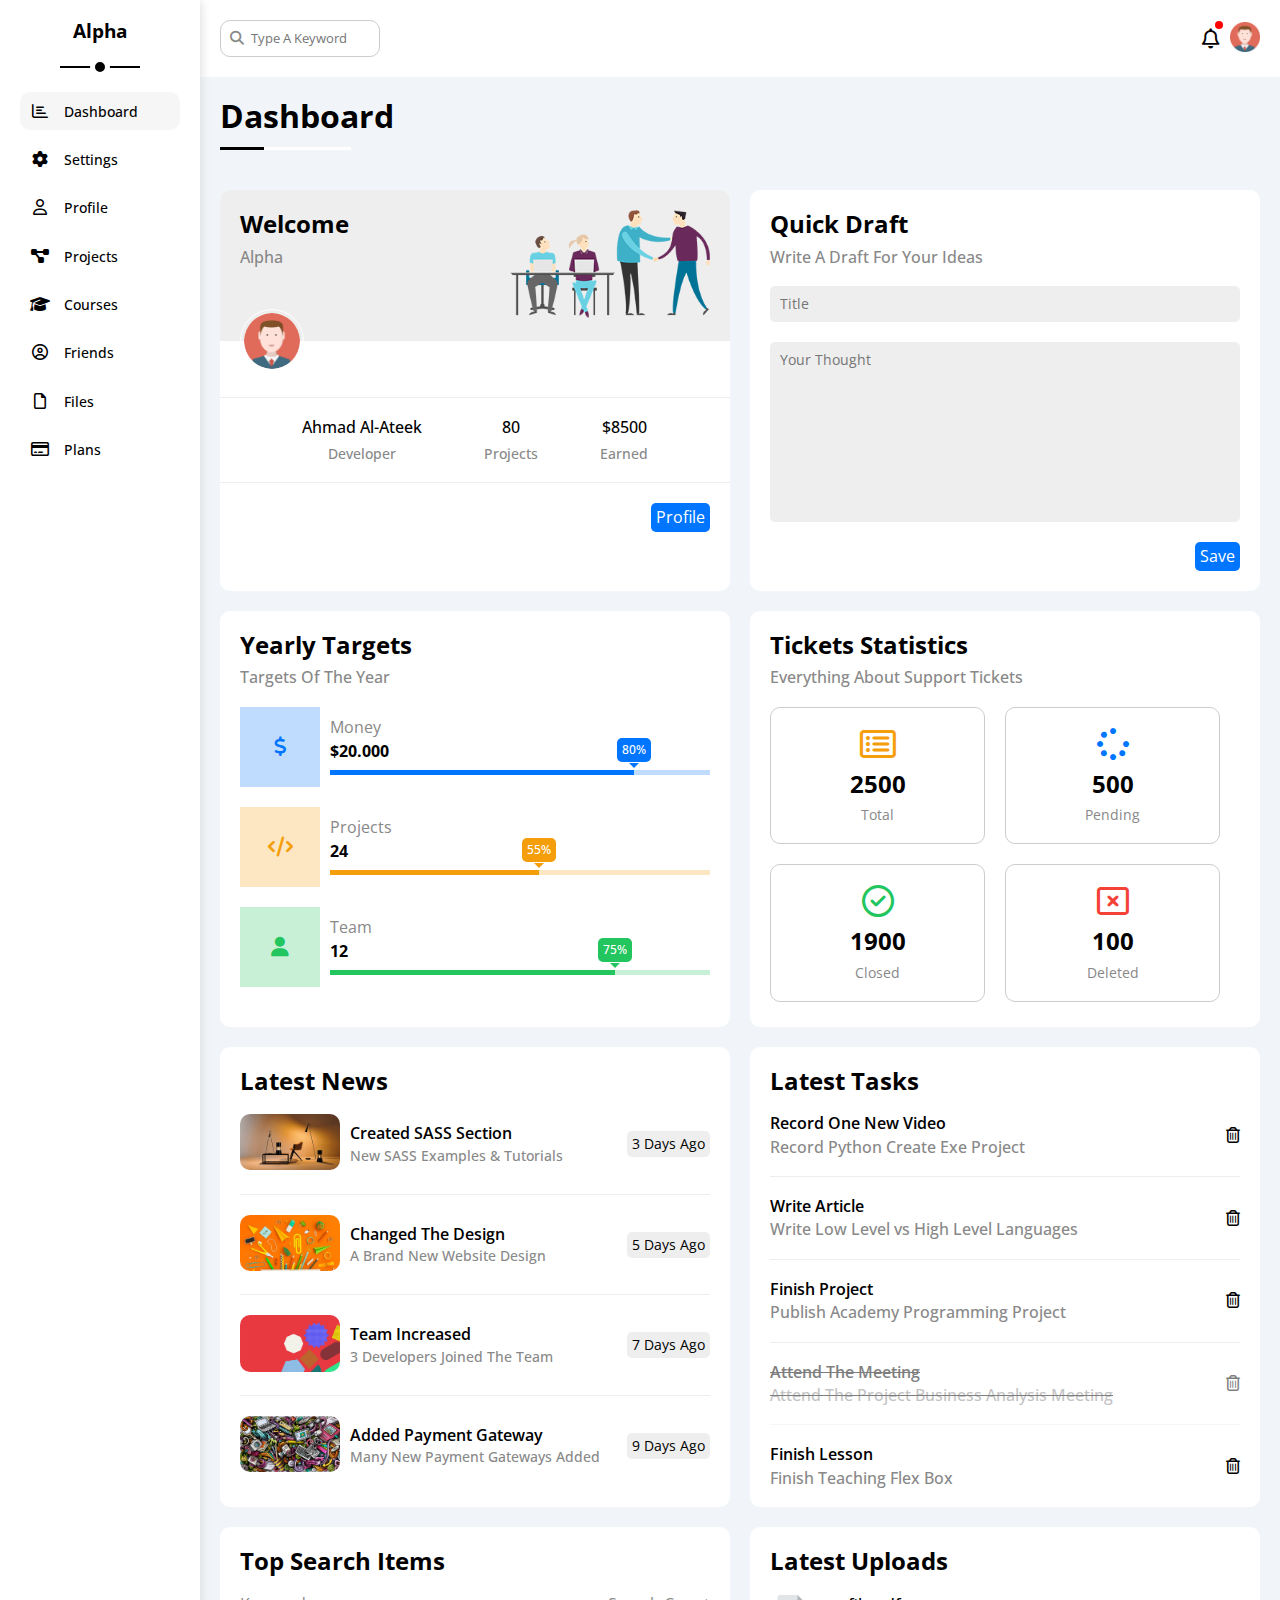
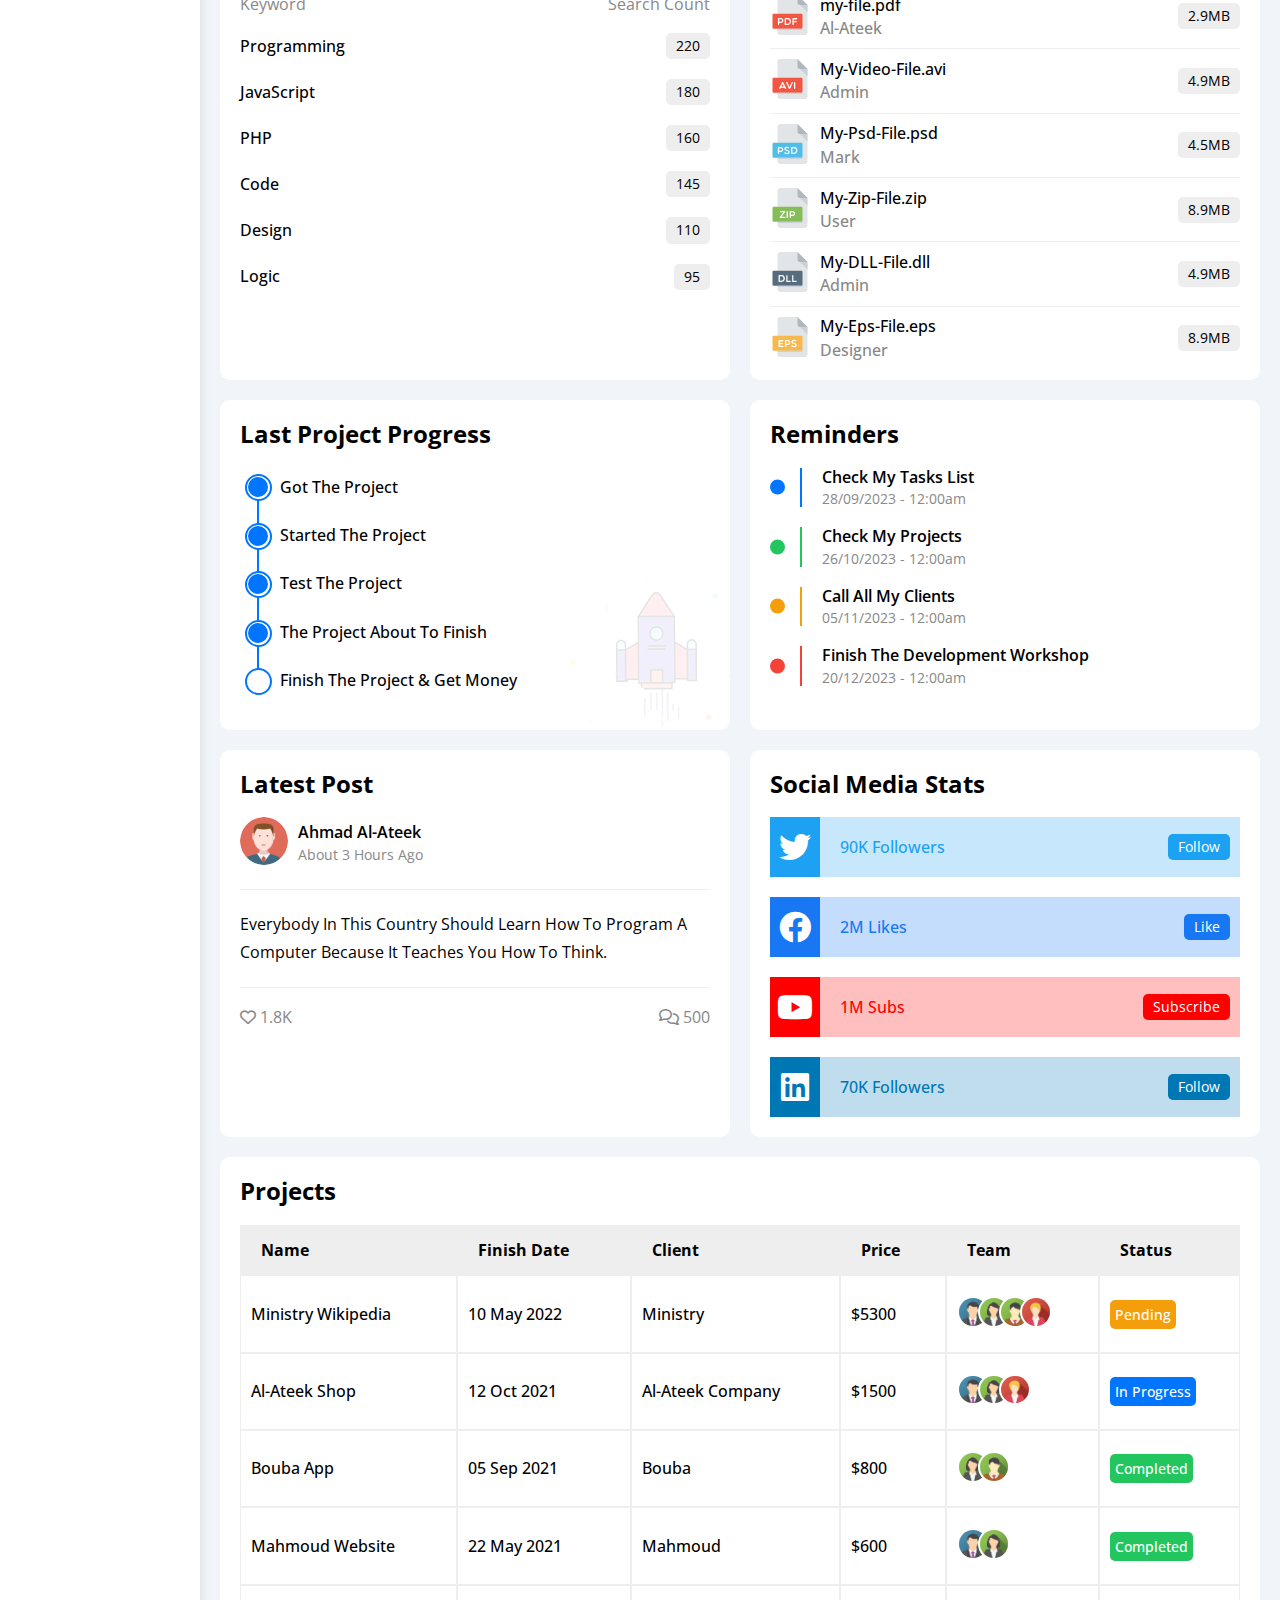
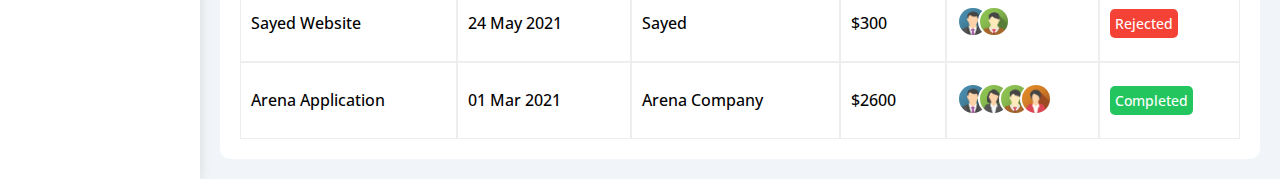
==== index.html @ 6c430075 "Upload Dashboard Page" ====
<!DOCTYPE html>
<html lang="en">

<head>
    <meta charset="UTF-8">
    <meta name="viewport" content="width=device-width, initial-scale=1.0">
    <!-- Font Awesome Library -->
    <link rel="stylesheet" href="css/all.min.css" />
    <!-- Normalize.CSS -->
    <link rel="stylesheet" href="css/normalize.css" />
    <!-- FrameWork -->
    <link rel="stylesheet" href="css/framework.css" />
    <!-- Style.CSS -->
    <link rel="stylesheet" href="css/style.css" />
    <!-- Google Fonts -->
    <link rel="preconnect" href="https://fonts.googleapis.com">
    <link rel="preconnect" href="https://fonts.gstatic.com" crossorigin>
    <link href="https://fonts.googleapis.com/css2?family=Open+Sans:wght@300;400;500;600;700;800&display=swap"
        rel="stylesheet">
    <title>Dashboard</title>
</head>

<body>
    <div class="page dashboard-page d-flex">
        <!-- Start Side Bar -->
        <div class="sidebar pd-20">
            <h3 class="t-center mb-50 p-relative">
                Alpha
            </h3>
            <div class="pages">
                <a class="active mb-10 rad-10 d-block pd-10" href="index.html">
                    <i class="fa-regular fa-chart-bar fa-fw"></i>
                    <span class="fs-14 fw-5 ml-10">Dashboard</span>
                </a>
                <a class="rad-10 mb-10 d-block pd-10" href="settings.html">
                    <i class="fa-solid fa-gear fa-fw"></i>
                    <span class="fs-14 fw-5 ml-10">Settings</span>
                </a>
                <a class="rad-10 mb-10 d-block pd-10" href="profile.html">
                    <i class="fa-regular fa-user fa-fw"></i>
                    <span class="fs-14 fw-5 ml-10">Profile</span>
                </a>
                <a class="rad-10 mb-10 d-block pd-10" href="projects.html">
                    <i class="fa-solid fa-diagram-project fa-fw"></i>
                    <span class="fs-14 fw-5 ml-10">Projects</span>
                </a>
                <a class="rad-10 mb-10 d-block pd-10" href="courses.html">
                    <i class="fa-solid fa-graduation-cap fa-fw"></i>
                    <span class="fs-14 fw-5 ml-10">Courses</span>
                </a>
                <a class="rad-10 mb-10 d-block pd-10" href="friends.html">
                    <i class="fa-regular fa-circle-user fa-fw"></i>
                    <span class="fs-14 fw-5 ml-10">Friends</span>
                </a>
                <a class="rad-10 mb-10 d-block pd-10" href="files.html">
                    <i class="fa-regular fa-file fa-fw"></i>
                    <span class="fs-14 fw-5 ml-10">Files</span>
                </a>
                <a class="rad-10 d-block pd-10" href="plans.html">
                    <i class="fa-regular fa-credit-card fa-fw"></i>
                    <span class="fs-14 fw-5 ml-10">Plans</span>
                </a>
            </div>
        </div>
        <!-- End Side Bar -->
        <!-- Start Content -->
        <div class="content">
            <!-- Start Header -->
            <div class="header d-flex justify-between align-center pd-20 bg-fff">
                <div class="search p-relative">
                    <input type="search" placeholder="Type A Keyword" class="pd-10 rad-10 reset-inp" />
                </div>
                <div class="notifications d-flex align-center">
                    <div class="notification-bell p-relative">
                        <i class="fa-regular fa-bell fa-lg"></i>
                    </div>
                    <div class="image ml-10">
                        <img src="imgs/avatar.png" alt="Photo" class="reset-img" />
                    </div>
                </div>
            </div>
            <!-- End Header -->
            <!-- The Content Of The DIV Content XD -->
            <h1 class="page-title">Dashboard</h1>
            <div class="wrapper d-grid d-gap-20 pd-20">
                <!-- Start Welcome -->
                <div class="welcome over-hide rad-10 bg-fff">
                    <div class="d-flex justify-between bg-eee pd-20">
                        <div class="text">
                            <h2 class="mb-10">Welcome</h2>
                            <p class="fc-888 fw-5">Alpha</p>
                        </div>
                        <div class="image">
                            <img src="imgs/welcome.png" alt="" class="reset-img" />
                        </div>
                    </div>
                    <div class="image">
                        <img src="imgs/avatar.png" alt="" class="reset-img mb-20" />
                    </div>
                    <div class="d-flex justify-evenly pd-20 bb-eee bt-eee">
                        <div class="box t-center">
                            <p class="fw-5 mb-10">Ahmad Al-Ateek</p>
                            <p class="fw-5 fc-888 fs-14">Developer</p>
                        </div>
                        <div class="box t-center">
                            <p class="fw-5 mb-10">80</p>
                            <p class="fw-5 fc-888 fs-14">Projects</p>
                        </div>
                        <div class="box t-center">
                            <p class="fw-5 mb-10">$8500</p>
                            <p class="fw-5 fc-888 fs-14">Earned</p>
                        </div>
                    </div>
                    <div class="pd-20 d-flex flex-reverse">
                        <button class="reset-button pd-5 rad-5 bg-blue fc-fff">Profile</button>
                    </div>
                </div>
                <!-- End Welcome -->
                <!-- Start Quick Draft -->
                <div class="quick-draft pd-20 over-hide rad-10 bg-fff">
                    <h2 class="mb-10">Quick Draft</h2>
                    <p class="fc-888 fw-5 mb-20">Write A Draft For Your Ideas</p>
                    <form>
                        <input type="text" placeholder="Title"
                            class="reset-inp mb-20 d-block rad-5 bg-eee pd-10 fs-14 w-full title-inp" />
                        <textarea type="text" placeholder="Your Thought"
                            class="reset-inp mb-20 d-block rad-5 bg-eee pd-10 fs-14 w-full thought-inp"></textarea>
                        <div>
                            <input type="submit" value="Save" class="button reset-button pd-5 rad-5 bg-blue fc-fff" />
                        </div>
                    </form>
                </div>
                <!-- End Quick Draft -->
                <!-- Start Yearly Targets -->
                <div class="yearly-targets over-hid pd-20 rad-10 bg-fff">
                    <h2 class="mb-10">Yearly Targets</h2>
                    <p class="fc-888 fw-5 mb-20">Targets Of The Year</p>
                    <div class="targets">
                        <div class="target money d-flex mb-20">
                            <div class="icon">
                                <i class="fa-solid fa-dollar-sign fa-lg fc-blue"></i>
                            </div>
                            <div class="info ml-10 d-flex flex-column justify-center grow">
                                <p class="mb-5 fc-888">Money</p>
                                <p class="fw-7 mb-10">$20.000</p>
                                <div class="progress-bar p-relative">
                                    <span class="fs-12 fc-fff bg-blue rad-5 pd-5 fw-5">80%</span>
                                </div>
                            </div>
                        </div>
                        <div class="target projects d-flex mb-20">
                            <div class="icon">
                                <i class="fa-solid fa-code fa-lg fc-orange"></i>
                            </div>
                            <div class="info ml-10 d-flex flex-column justify-center grow">
                                <p class="mb-5 fc-888">Projects</p>
                                <p class="fw-7 mb-10">24</p>
                                <div class="progress-bar p-relative">
                                    <span class="fs-12 fc-fff bg-orange rad-5 pd-5 fw-5">55%</span>
                                </div>
                            </div>
                        </div>
                        <div class="target team d-flex mb-20">
                            <div class="icon">
                                <i class="fa-solid fa-user fa-lg fc-green"></i>
                            </div>
                            <div class="info ml-10 d-flex flex-column justify-center grow">
                                <p class="mb-5 fc-888">Team</p>
                                <p class="fw-7 mb-10">12</p>
                                <div class="progress-bar p-relative">
                                    <span class="fs-12 fc-fff bg-green rad-5 pd-5 fw-5">75%</span>
                                </div>
                            </div>
                        </div>
                    </div>
                </div>
                <!-- End Yearly Targets -->
                <!-- Start Tickets Statistics -->
                <div class="tickets-stats over-hide pd-20 rad-10 bg-fff">
                    <h2 class="mb-10">Tickets Statistics</h2>
                    <p class="fw-5 mb-20 fc-888">Everything About Support Tickets</p>
                    <div class="d-flex">
                        <div class="box d-flex justify-center align-center flex-column pd-20 rad-10">
                            <i class="fa-regular fa-rectangle-list fa-2x fc-orange"></i>
                            <span class="fw-7 mb-10 mt-10 fs-24">2500</span>
                            <span class="fc-888 fs-14">Total</span>
                        </div>
                        <div class="box d-flex justify-center align-center flex-column pd-20 rad-10">
                            <i class="fa-solid fa-spinner fa-2x fc-blue"></i>
                            <span class="fw-7 mb-10 mt-10 fs-24">500</span>
                            <span class="fc-888 fs-14">Pending</span>
                        </div>
                        <div class="box d-flex justify-center align-center flex-column pd-20 rad-10">
                            <i class="fa-regular fa-circle-check fa-2x fc-green"></i>
                            <span class="fw-7 mb-10 mt-10 fs-24">1900</span>
                            <span class="fc-888 fs-14">Closed</span>
                        </div>
                        <div class="box d-flex justify-center align-center flex-column pd-20 rad-10">
                            <i class="fa-regular fa-rectangle-xmark fa-2x fc-red"></i>
                            <span class="fw-7 mb-10 mt-10 fs-24">100</span>
                            <span class="fc-888 fs-14">Deleted</span>
                        </div>
                    </div>
                </div>
                <!-- End Tickets Statistics -->
                <!-- Start Latest News -->
                <div class="latest-news over-hide rad-10 bg-fff pd-20">
                    <h2>Latest News</h2>
                    <ul class="mt-20">
                        <li class="d-flex pb-20 bb-eee d-gap-10 mb-20">
                            <div class="image">
                                <img src="imgs/news-01.png" alt="" class="reset-img" />
                            </div>
                            <div class="info d-flex justify-between align-center grow">
                                <div class="text">
                                    <p class="mb-5 fw-6">Created SASS Section</p>
                                    <p class="fw-5 fs-14 fc-888">New SASS Examples & Tutorials</p>
                                </div>
                                <span class="fs-14 pd-5 bg-eee rad-5">3 Days Ago</span>
                            </div>
                        </li>
                        <li class="d-flex pb-20 bb-eee d-gap-10 mb-20">
                            <div class="image">
                                <img src="imgs/news-02.png" alt="" class="reset-img" />
                            </div>
                            <div class="info d-flex justify-between align-center grow">
                                <div class="text">
                                    <p class="mb-5 fw-6">Changed The Design</p>
                                    <p class="fw-5 fs-14 fc-888">A Brand New Website Design</p>
                                </div>
                                <span class="fs-14 pd-5 bg-eee rad-5">5 Days Ago</span>
                            </div>
                        </li>
                        <li class="d-flex pb-20 bb-eee d-gap-10 mb-20">
                            <div class="image">
                                <img src="imgs/news-03.png" alt="" class="reset-img" />
                            </div>
                            <div class="info d-flex justify-between align-center grow">
                                <div class="text">
                                    <p class="mb-5 fw-6">Team Increased</p>
                                    <p class="fw-5 fs-14 fc-888">3 Developers Joined The Team</p>
                                </div>
                                <span class="fs-14 pd-5 bg-eee rad-5">7 Days Ago</span>
                            </div>
                        </li>
                        <li class="d-flex d-gap-10">
                            <div class="image">
                                <img src="imgs/news-04.png" alt="" class="reset-img" />
                            </div>
                            <div class="info d-flex justify-between align-center grow">
                                <div class="text">
                                    <p class="mb-5 fw-6">Added Payment Gateway</p>
                                    <p class="fw-5 fs-14 fc-888">Many New Payment Gateways Added</p>
                                </div>
                                <span class="fs-14 pd-5 bg-eee rad-5">9 Days Ago</span>
                            </div>
                        </li>
                    </ul>
                </div>
                <!-- End Latest News -->
                <!-- Start Latest Tasks -->
                <div class="latest-tasks over-hide pd-20 rad-10 bg-fff">
                    <h2 class="mb-20">Latest Tasks</h2>
                    <ul>
                        <li class="d-flex justify-between align-center pb-20 bb-eee mb-20">
                            <div class="text">
                                <p class="mb-5 fw-6">Record One New Video</p>
                                <p class="fc-888 fw-5">Record Python Create Exe Project</p>
                            </div>
                            <div class="bin">
                                <i class="fa-regular fa-trash-can delete"></i>
                            </div>
                        </li>
                        <li class="d-flex justify-between align-center pb-20 bb-eee mb-20">
                            <div class="text">
                                <p class="mb-5 fw-6">Write Article</p>
                                <p class="fc-888 fw-5">Write Low Level vs High Level Languages</p>
                            </div>
                            <div class="bin">
                                <i class="fa-regular fa-trash-can delete"></i>
                            </div>
                        </li>
                        <li class="d-flex justify-between align-center pb-20 bb-eee mb-20">
                            <div class="text">
                                <p class="mb-5 fw-6">Finish Project</p>
                                <p class="fc-888 fw-5">Publish Academy Programming Project</p>
                            </div>
                            <div class="bin">
                                <i class="fa-regular fa-trash-can delete"></i>
                            </div>
                        </li>
                        <li class="d-flex justify-between align-center pb-20 bb-eee mb-20">
                            <div class="text">
                                <p class="mb-5 fw-6">Attend The Meeting</p>
                                <p class="fc-888 fw-5">Attend The Project Business Analysis Meeting</p>
                            </div>
                            <div class="bin">
                                <i class="fa-regular fa-trash-can delete"></i>
                            </div>
                        </li>
                        <li class="d-flex justify-between align-center">
                            <div class="text">
                                <p class="mb-5 fw-6">Finish Lesson</p>
                                <p class="fc-888 fw-5">Finish Teaching Flex Box</p>
                            </div>
                            <div class="bin">
                                <i class="fa-regular fa-trash-can delete"></i>
                            </div>
                        </li>
                    </ul>
                </div>
                <!-- End Latest Tasks -->
                <!-- Start Top Searches -->
                <div class="top-search over-hide pd-20 rad-10 bg-fff">
                    <h2>Top Search Items</h2>
                    <ul class="mt-20">
                        <li class="d-flex justify-between align-center mb-20">
                            <p class="fc-888">Keyword</p>
                            <p class="fc-888">Search Count</p>
                        </li>
                        <li class="d-flex justify-between align-center mb-20">
                            <p class="fw-5">Programming</p>
                            <span class="fs-14 rad-5 bg-eee">220</span>
                        </li>
                        <li class="d-flex justify-between align-center mb-20">
                            <p class="fw-5">JavaScript</p>
                            <span class="fs-14 rad-5 bg-eee">180</span>
                        </li>
                        <li class="d-flex justify-between align-center mb-20">
                            <p class="fw-5">PHP</p>
                            <span class="fs-14 rad-5 bg-eee">160</span>
                        </li>
                        <li class="d-flex justify-between align-center mb-20">
                            <p class="fw-5">Code</p>
                            <span class="fs-14 rad-5 bg-eee">145</span>
                        </li>
                        <li class="d-flex justify-between align-center mb-20">
                            <p class="fw-5">Design</p>
                            <span class="fs-14 rad-5 bg-eee">110</span>
                        </li>
                        <li class="d-flex justify-between align-center">
                            <p class="fw-5">Logic</p>
                            <span class="fs-14 rad-5 bg-eee">95</span>
                        </li>
                    </ul>
                </div>
                <!-- End Top Searches -->
                <!-- Start Latest Uploads -->
                <div class="latest-uploads over-hide pd-20 rad-10 bg-fff">
                    <h2 class="mb-20">Latest Uploads</h2>
                    <ul>
                        <li class="d-flex pb-10 bb-eee mb-10 d-gap-10">
                            <div class="image">
                                <img src="imgs/pdf.svg" alt="" class="reset-img" />
                            </div>
                            <div class="info d-flex justify-between align-center grow">
                                <div class="text">
                                    <p class="fw-5 mb-5">my-file.pdf</p>
                                    <p class="fw-5 fc-888">Al-Ateek</p>
                                </div>
                                <span class="fs-14 bg-eee rad-5">2.9MB</span>
                            </div>
                        </li>
                        <li class="d-flex pb-10 bb-eee mb-10 d-gap-10">
                            <div class="image">
                                <img src="imgs/avi.svg" alt="" class="reset-img" />
                            </div>
                            <div class="info d-flex justify-between align-center grow">
                                <div class="text">
                                    <p class="fw-5 mb-5">My-Video-File.avi</p>
                                    <p class="fw-5 fc-888">Admin</p>
                                </div>
                                <span class="fs-14 bg-eee rad-5">4.9MB</span>
                            </div>
                        </li>
                        <li class="d-flex pb-10 bb-eee mb-10 d-gap-10">
                            <div class="image">
                                <img src="imgs/psd.svg" alt="" class="reset-img" />
                            </div>
                            <div class="info d-flex justify-between align-center grow">
                                <div class="text">
                                    <p class="fw-5 mb-5">My-Psd-File.psd</p>
                                    <p class="fw-5 fc-888">Mark</p>
                                </div>
                                <span class="fs-14 bg-eee rad-5">4.5MB</span>
                            </div>
                        </li>
                        <li class="d-flex pb-10 bb-eee mb-10 d-gap-10">
                            <div class="image">
                                <img src="imgs/zip.svg" alt="" class="reset-img" />
                            </div>
                            <div class="info d-flex justify-between align-center grow">
                                <div class="text">
                                    <p class="fw-5 mb-5">My-Zip-File.zip</p>
                                    <p class="fw-5 fc-888">User</p>
                                </div>
                                <span class="fs-14 bg-eee rad-5">8.9MB</span>
                            </div>
                        </li>
                        <li class="d-flex pb-10 bb-eee mb-10 d-gap-10">
                            <div class="image">
                                <img src="imgs/dll.svg" alt="" class="reset-img" />
                            </div>
                            <div class="info d-flex justify-between align-center grow">
                                <div class="text">
                                    <p class="fw-5 mb-5">My-DLL-File.dll</p>
                                    <p class="fw-5 fc-888">Admin</p>
                                </div>
                                <span class="fs-14 bg-eee rad-5">4.9MB</span>
                            </div>
                        </li>
                        <li class="d-flex d-gap-10">
                            <div class="image">
                                <img src="imgs/eps.svg" alt="" class="reset-img" />
                            </div>
                            <div class="info d-flex justify-between align-center grow">
                                <div class="text">
                                    <p class="fw-5 mb-5">My-Eps-File.eps</p>
                                    <p class="fw-5 fc-888">Designer</p>
                                </div>
                                <span class="fs-14 bg-eee rad-5">8.9MB</span>
                            </div>
                        </li>
                    </ul>
                </div>
                <!-- End Latest Uploads -->
                <!-- Start Last Project Progress -->
                <div class="last-project-progress pd-20 rad-10 over-hide bg-fff p-relative">
                    <img src="imgs/project.png" alt="" />
                    <h2 class="mb-30">Last Project Progress</h2>
                    <ul class="p-relative">
                        <li class="ml-40 fw-5 mb-30 p-relative">Got The Project</li>
                        <li class="ml-40 fw-5 mb-30 p-relative">Started The Project</li>
                        <li class="ml-40 fw-5 mb-30 p-relative">Test The Project</li>
                        <li class="ml-40 fw-5 mb-30 p-relative">The Project About To Finish</li>
                        <li class="ml-40 fw-5 mb-20 p-relative">Finish The Project & Get Money</li>
                    </ul>
                </div>
                <!-- End Last Project Progress -->
                <!-- Start Reminders -->
                <div class="reminders over-hide pd-20 rad-10 bg-fff">
                    <h2 class="mb-20">Reminders</h2>
                    <ul>
                        <li class="pl-30 p-relative mb-20">
                            <div class="text pl-20 bl bc-blue">
                                <p class="fw-6 mb-5">Check My Tasks List</p>
                                <p class="fs-14 fc-888">28/09/2023 - 12:00am</p>
                            </div>
                            <span class="point rad-half bg-blue"></span>
                        </li>
                        <li class="pl-30 p-relative mb-20">
                            <div class="text pl-20 bl bc-green">
                                <p class="fw-6 mb-5">Check My Projects</p>
                                <p class="fs-14 fc-888">26/10/2023 - 12:00am</p>
                            </div>
                            <span class="point rad-half bg-green"></span>
                        </li>
                        <li class="pl-30 p-relative mb-20">
                            <div class="text pl-20 bl bc-orange">
                                <p class="fw-6 mb-5">Call All My Clients</p>
                                <p class="fs-14 fc-888">05/11/2023 - 12:00am</p>
                            </div>
                            <span class="point rad-half bg-orange"></span>
                        </li>
                        <li class="pl-30 p-relative">
                            <div class="text pl-20 bl bc-red">
                                <p class="fw-6 mb-5">Finish The Development Workshop</p>
                                <p class="fs-14 fc-888">20/12/2023 - 12:00am</p>
                            </div>
                            <span class="point rad-half bg-red"></span>
                        </li>
                    </ul>
                </div>
                <!-- End Reminders -->
                <!-- Start Latest Post -->
                <div class="latest-post bg-fff over-hide pd-20 rad-10">
                    <h2 class="mb-20">Latest Post</h2>
                    <div class="user d-flex align-center d-gap-10 mb-20">
                        <div class="image">
                            <img src="imgs/avatar.png" alt="" class="reset-img rad-half" />
                        </div>
                        <div class="text">
                            <p class="fw-6 mb-5">Ahmad Al-Ateek</p>
                            <p class="fc-888 fs-14">About 3 Hours Ago</p>
                        </div>
                    </div>
                    <div class="post pt-20 pb-20 bb-eee bt-eee mb-20">
                        <p>Everybody In This Country Should Learn How To Program A Computer Because It Teaches You How
                            To Think.</p>
                    </div>
                    <div class="d-flex justify-between align-center">
                        <span class="fc-888">
                            <i class="fa-regular fa-heart"></i>
                            1.8K
                        </span>
                        <span class="fc-888">
                            <i class="fa-regular fa-comments"></i>
                            500
                        </span>
                    </div>
                </div>
                <!-- End Latest Post -->
                <!-- Start Latest Social Media Stats -->
                <div class="social-stats over-hide rad-10 bg-fff pd-20">
                    <h2 class="mb-20">Social Media Stats</h2>
                    <ul>
                        <li class="twitter d-flex mb-20">
                            <div class="icon">
                                <i class="fa-brands fa-twitter fa-2x fc-fff"></i>
                            </div>
                            <div class="text grow d-flex justify-between align-center">
                                <p class="fw-5">90K Followers</p>
                                <span class="button fc-fff fs-14 rad-5">
                                    Follow
                                </span>
                            </div>
                        </li>
                        <li class="facebook d-flex mb-20">
                            <div class="icon">
                                <i class="fa-brands fa-facebook fa-2x fc-fff"></i>
                            </div>
                            <div class="text grow d-flex justify-between align-center">
                                <p class="fw-5">2M Likes</p>
                                <span class="button fc-fff fs-14 rad-5">
                                    Like
                                </span>
                            </div>
                        </li>
                        <li class="youtube d-flex mb-20">
                            <div class="icon">
                                <i class="fa-brands fa-youtube fa-2x fc-fff"></i>
                            </div>
                            <div class="text grow d-flex justify-between align-center">
                                <p class="fw-5">1M Subs</p>
                                <span class="button fc-fff fs-14 rad-5">
                                    Subscribe
                                </span>
                            </div>
                        </li>
                        <li class="linkedin d-flex">
                            <div class="icon">
                                <i class="fa-brands fa-linkedin fa-2x fc-fff"></i>
                            </div>
                            <div class="text grow d-flex justify-between align-center">
                                <p class="fw-5">70K Followers</p>
                                <span class="button fc-fff fs-14 rad-5">
                                    Follow
                                </span>
                            </div>
                        </li>
                    </ul>
                </div>
                <!-- End Latest Social Media Stats -->
            </div>
            <!-- Start Projects -->
            <div class="projects bg-fff over-hide rad-10 pd-20">
                <h2 class="mb-20">Projects</h2>
                <div class="container">
                    <table>
                        <thead>
                            <tr>
                                <td class="fw-7 bg-eee">Name</td>
                                <td class="fw-7 bg-eee">Finish Date</td>
                                <td class="fw-7 bg-eee">Client</td>
                                <td class="fw-7 bg-eee">Price</td>
                                <td class="fw-7 bg-eee">Team</td>
                                <td class="fw-7 bg-eee">Status</td>
                            </tr>
                        </thead>
                        <tbody>
                            <tr>
                                <td>Ministry Wikipedia</td>
                                <td>10 May 2022</td>
                                <td>Ministry</td>
                                <td>$5300</td>
                                <td>
                                    <img src="imgs/team-01.png" alt="" class="reset-img rad-half">
                                    <img src="imgs/team-02.png" alt="" class="reset-img rad-half">
                                    <img src="imgs/team-03.png" alt="" class="reset-img rad-half">
                                    <img src="imgs/team-05.png" alt="" class="reset-img rad-half">
                                </td>
                                <td>
                                    <span class="rad-5 pd-5 fc-fff bg-orange fs-14">Pending</span>
                                </td>
                            </tr>
                            <tr>
                                <td>Al-Ateek Shop</td>
                                <td>12 Oct 2021</td>
                                <td>Al-Ateek Company</td>
                                <td>$1500</td>
                                <td>
                                    <img src="imgs/team-01.png" alt="" class="reset-img rad-half">
                                    <img src="imgs/team-02.png" alt="" class="reset-img rad-half">
                                    <img src="imgs/team-05.png" alt="" class="reset-img rad-half">
                                </td>
                                <td>
                                    <span class="rad-5 pd-5 fc-fff bg-blue fs-14">In Progress</span>
                                </td>
                            </tr>
                            <tr>
                                <td>Bouba App</td>
                                <td>05 Sep 2021</td>
                                <td>Bouba</td>
                                <td>$800</td>
                                <td>
                                    <img src="imgs/team-02.png" alt="" class="reset-img rad-half">
                                    <img src="imgs/team-03.png" alt="" class="reset-img rad-half">
                                </td>
                                <td>
                                    <span class="rad-5 pd-5 fc-fff bg-green fs-14">Completed</span>
                                </td>
                            </tr>
                            <tr>
                                <td>Mahmoud Website</td>
                                <td>22 May 2021</td>
                                <td>Mahmoud</td>
                                <td>$600</td>
                                <td>
                                    <img src="imgs/team-01.png" alt="" class="reset-img rad-half">
                                    <img src="imgs/team-02.png" alt="" class="reset-img rad-half">
                                </td>
                                <td>
                                    <span class="rad-5 pd-5 fc-fff bg-green fs-14">Completed</span>
                                </td>
                            </tr>
                            <tr>
                                <td>Sayed Website</td>
                                <td>24 May 2021</td>
                                <td>Sayed</td>
                                <td>$300</td>
                                <td>
                                    <img src="imgs/team-01.png" alt="" class="reset-img rad-half">
                                    <img src="imgs/team-03.png" alt="" class="reset-img rad-half">
                                </td>
                                <td>
                                    <span class="rad-5 pd-5 fc-fff bg-red fs-14">Rejected</span>
                                </td>
                            </tr>
                            <tr>
                                <td>Arena Application</td>
                                <td>01 Mar 2021</td>
                                <td>Arena Company</td>
                                <td>$2600</td>
                                <td>
                                    <img src="imgs/team-01.png" alt="" class="reset-img rad-half">
                                    <img src="imgs/team-02.png" alt="" class="reset-img rad-half">
                                    <img src="imgs/team-03.png" alt="" class="reset-img rad-half">
                                    <img src="imgs/team-04.png" alt="" class="reset-img rad-half">
                                </td>
                                <td>
                                    <span class="rad-5 pd-5 fc-fff bg-green fs-14">Completed</span>
                                </td>
                            </tr>
                        </tbody>
                    </table>
                </div>
            </div>
            <!-- End Projects -->
            <!-- ********************************* -->
        </div>
        <!-- End Content -->
    </div>
</body>

</html>
---- css/framework.css ----
:root {
    --blue-color: #0075ff;
    --blue-alt-color: #0d69d5;
    --orange-color: #f59e0b;
    --green-color: #22c55e;
    --red-color: #f44336;
    --grey-color: #888;
}

.over-hide {
    overflow: hidden;
}

.w-full {
    width: 100%;
}

.d-block {
    display: block;
}

/* Start Grid Box */
.d-grid {
    display: grid;
    grid-template-columns: repeat(auto-fill, minmax(450px, 1fr));
}

.d-gap-20 {
    gap: 20px;
}

.d-gap-10 {
    gap: 10px;
}

/* End Grid Box */

/* Start Flex Box */
.d-flex {
    display: flex;
}

.flex-reverse {
    flex-direction: row-reverse;
}

.justify-between {
    justify-content: space-between;
}

.justify-evenly {
    justify-content: space-evenly;
}

.justify-center {
    justify-content: center;
}

.align-center {
    align-items: center;
}

.flex-column {
    flex-direction: column;
}

.grow {
    flex-grow: 1;
}

/* End Flex Box */

.p-relative {
    position: relative;
}

.pl-30 {
    padding-left: 30px;
}

.pl-20 {
    padding-left: 20px;
}

.pd-20 {
    padding: 20px;
}

.pd-10 {
    padding: 10px;
}

.pd-5 {
    padding: 5px;
}

.pb-20 {
    padding-bottom: 20px;
}

.pt-20 {
    padding-top: 20px;
}

.pb-10 {
    padding-bottom: 10px;
}

.mb-50 {
    margin-bottom: 50px;
}

.mb-30 {
    margin-bottom: 30px;
}

.mb-20 {
    margin-bottom: 20px;
}

.mb-10 {
    margin-bottom: 10px;
}

.mb-5 {
    margin-bottom: 5px;
}

.mt-20 {
    margin-top: 20px;
}

.mt-10 {
    margin-top: 10px;
}

.ml-40 {
    margin-left: 40px;
}

.ml-10 {
    margin-left: 10px;
}

/* Start Font Styling */
.fs-14 {
    font-size: 14px;
}

.fs-12 {
    font-size: 12px;
}

.fs-24 {
    font-size: 24px;
}

.fw-5 {
    font-weight: 500;
}

.fw-6 {
    font-weight: 600;
}

.fw-7 {
    font-weight: 700;
}

.fw-8 {
    font-weight: 800;
}

.fc-888 {
    color: #888;
}

.fc-fff {
    color: #fff;
}

.fc-blue {
    color: var(--blue-color, #0075ff);
}

.fc-red {
    color: var(--red-color, #f44336);
}

.fc-orange {
    color: var(--orange-color, #f59e0b);
}

.fc-green {
    color: var(--green-color, #22c55e);
}

/* End Font Styling */
/* Start Background Colors */
.bg-fff {
    background-color: #fff;
}

.bg-eee {
    background-color: #eee;
}

.bg-blue {
    background-color: var(--blue-color, #0075ff);
}

.bg-orange {
    background-color: var(--orange-color, #f59e0b);
}

.bg-green {
    background-color: var(--green-color, #22c55e);
}

.bg-red {
    background-color: var(--red-color, #f44336);
}

/* End Background Colors */
/* Start Borders Styling */
.rad-half {
    border-radius: 50%;
    -webkit-border-radius: 50%;
    -moz-border-radius: 50%;
    -ms-border-radius: 50%;
    -o-border-radius: 50%;
}

.rad-10 {
    border-radius: 10px;
    -webkit-border-radius: 10px;
    -moz-border-radius: 10px;
    -ms-border-radius: 10px;
    -o-border-radius: 10px;
}

.rad-5 {
    border-radius: 5px;
    -webkit-border-radius: 5px;
    -moz-border-radius: 5px;
    -ms-border-radius: 5px;
    -o-border-radius: 5px;
}

.bb-eee {
    border-bottom: 1px solid #eee;
}

.bt-eee {
    border-top: 1px solid #eee
}

.bl {
    border-left: 2px solid transparent;
}

.bc-blue {
    border-color: var(--blue-color, #0075ff);
}

.bc-orange {
    border-color: var(--orange-color, #f59e0b);
}

.bc-green {
    border-color: var(--green-color, #22c55e);
}

.bc-red {
    border-color: var(--red-color, #f44336);
}

/* End Borders Styling */

.t-center {
    text-align: center;
}

.active {
    background-color: #f6f6f6;
}

/* Start Reset Settings */
.reset-inp {
    border: none;
    outline: none;
}

.reset-img {
    width: 100%;
}

/* End Reset Settings */

.reset-button {
    border: none;
    outline: none;
    cursor: pointer;
}
---- css/style.css ----
/* Start Variables */
:root {
  --grey-color: #888;
  --main-transition: 0.3s;
  --fa-style-family-classic: "Font Awesome 6 Free";
  --section-background: #f1f5f9;
  --blue-color: #0075ff;
  --orange-color: #f59e0b;
  --green-color: #22c55e;
  --red-color: #f44336;
  --grey-color: #888;
}

/* End Variables */
/* Start Components */
.page-title {
  margin-left: 20px;
  padding-bottom: 15px;
  margin-bottom: 20px;
  width: fit-content;
  position: relative;
}

.page-title::before {
  content: "";
  position: absolute;
  bottom: 0px;
  left: 0px;
  width: 75%;
  height: 3px;
  background-color: #fff;
}

.page-title::after {
  content: "";
  position: absolute;
  bottom: 0px;
  left: 0px;
  width: 25%;
  height: 3px;
  background-color: #000;
}

::-webkit-scrollbar {
  width: 15px;
}

::-webkit-scrollbar-track {
  background: #f1f5f9;
}

::-webkit-scrollbar-thumb {
  background: #0075ff;
}

::-webkit-scrollbar-thumb:hover {
  background: #0d69d5;
}

/* End Components */
/* Start Global Rules */
* {
  -webkit-box-sizing: border-box;
  -moz-box-sizing: border-box;
  box-sizing: border-box;
  padding: 0px;
  margin: 0px;
}

html {
  scroll-behavior: smooth;
}

body {
  font-family: "Open Sans", sans-serif;
}

ul {
  list-style: none;
}

a {
  text-decoration: none;
  color: #000;
}

.page {
  min-height: 100vh;
  background-color: #f1f5f9;
}

.page .content {
  flex-grow: 1;
}

@media(max-width: 767px) {
  .dashboard-page .wrapper {
    grid-template-columns: minmax(200px, 1fr);
  }
}

/* End Global Rules */
/* Start SideBar */
.sidebar {
  width: 200px;
  box-shadow: 1px 1px 10px #ddd;
  background-color: #fff;
  z-index: 9999;
}

.sidebar .pages a {
  cursor: pointer;
  transition: var(--main-transition, 0.3s);
  -webkit-transition: var(--main-transition, 0.3s);
  -moz-transition: var(--main-transition, 0.3s);
  -ms-transition: var(--main-transition, 0.3s);
  -o-transition: var(--main-transition, 0.3s);
}

.sidebar .pages a:hover {
  background-color: #f6f6f6;
}

.sidebar h3::before {
  content: "";
  position: absolute;
  width: 50%;
  height: 2px;
  background-color: #000;
  bottom: -26.5px;
  left: 50%;
  transform: translateX(-50%);
  -webkit-transform: translateX(-50%);
  -moz-transform: translateX(-50%);
  -ms-transform: translateX(-50%);
  -o-transform: translateX(-50%);
}

.sidebar h3::after {
  content: "";
  position: absolute;
  bottom: -35px;
  left: 50%;
  width: 10px;
  height: 10px;
  background-color: #000;
  border: 5px solid #fff;
  border-radius: 50%;
  -webkit-border-radius: 50%;
  -moz-border-radius: 50%;
  -ms-border-radius: 50%;
  -o-border-radius: 50%;
  transform: translateX(-50%);
  -webkit-transform: translateX(-50%);
  -moz-transform: translateX(-50%);
  -ms-transform: translateX(-50%);
  -o-transform: translateX(-50%);
}

@media (max-width: 767px) {
  .sidebar {
    width: 58px;
    padding: 10px;
  }

  .sidebar h3 {
    font-size: 12px;
    margin-bottom: 15px;
  }

  .sidebar h3::before,
  .sidebar h3::after {
    display: none;
  }

  .sidebar .pages a {
    font-size: 14px;
  }

  .sidebar .pages a span {
    display: none;
  }
}

/* End SideBar */
/* Start Header */
.header .search::before {
  font-family: var(--fa-style-family-classic);
  content: "\f002";
  font-weight: 900;
  position: absolute;
  left: 10px;
  top: 50%;
  transform: translateY(-50%);
  font-size: 14px;
  color: var(--grey-color);
}

.header .search input {
  padding-left: 30px;
  font-size: 13px;
  border: 1px solid #ccc;
  width: 160px;
  transition: var(--main-transition, 0.3s);
  -webkit-transition: var(--main-transition, 0.3s);
  -moz-transition: var(--main-transition, 0.3s);
  -ms-transition: var(--main-transition, 0.3s);
  -o-transition: var(--main-transition, 0.3s);
}

.header .search input:focus {
  width: 200px;
}

.header .search input:focus::placeholder {
  color: #fff;
}

.header .notifications .image {
  width: 30px;
}

.header .notifications .notification-bell::before {
  content: "";
  position: absolute;
  top: -8px;
  right: -3px;
  width: 8px;
  height: 8px;
  background-color: #f00;
  border-radius: 50%;
  -webkit-border-radius: 50%;
  -moz-border-radius: 50%;
  -ms-border-radius: 50%;
  -o-border-radius: 50%;
}

/* End Header */
/* Start Welcome */
.welcome>div:first-child .image {
  width: 200px;
}

.welcome>.image img {
  width: 64px;
  height: 64px;
  margin-left: 20px;
  margin-top: -32px;
  padding: 3px;
  background-color: transparent;
  border: 1px solid #fff;
  border-radius: 50%;
  -webkit-border-radius: 50%;
  -moz-border-radius: 50%;
  -ms-border-radius: 50%;
  -o-border-radius: 50%;
}

@media (max-width: 767px) {
  .welcome>div:first-child {
    padding-bottom: 40px;
  }

  .welcome>div:first-child .image {
    display: none;
  }

  .welcome>.image {
    display: flex;
    justify-content: center;
  }

  .welcome>.image+div {
    flex-direction: column;
    gap: 20px;
  }
}

/* End Welcome */
/* Start Quick Draft */
.quick-draft textarea {
  min-height: 180px;
  resize: none;
}

.quick-draft form div {
  display: flex;
  justify-content: flex-end;
}

/* End Quick Draft */
/* Start Yearly Targets */
.yearly-targets .target .icon {
  width: 80px;
  height: 80px;
  display: flex;
  justify-content: center;
  align-items: center;
}

.yearly-targets .targets .money .icon {
  background-color: rgba(0, 117, 255, 25%);
}

.yearly-targets .targets .projects .icon {
  background-color: rgba(245, 158, 11, 25%);
}

.yearly-targets .targets .team .icon {
  background-color: rgba(34, 197, 94, 25%);
}

.yearly-targets .targets>.target .progress-bar {
  height: 5px;
}

.yearly-targets .targets>.target .progress-bar::before {
  content: "";
  position: absolute;
  left: 0px;
  top: 0px;
  height: 100%;
}

.yearly-targets .targets>.target .progress-bar::after {
  content: "";
  position: absolute;
  top: -7px;
  width: 0px;
  height: 0px;
  border-width: 5px;
  border-style: solid;
  border-color: #000 transparent transparent;
}

.yearly-targets .targets>.target .progress-bar span {
  position: absolute;
  bottom: calc(100% + 8px);
  color: #fff;
  transform: translateX(-50%);
  -webkit-transform: translateX(-50%);
  -moz-transform: translateX(-50%);
  -ms-transform: translateX(-50%);
  -o-transform: translateX(-50%);
}

.yearly-targets .targets>.money .progress-bar {
  background-color: rgba(0, 117, 255, 25%);
}

.yearly-targets .targets>.money .progress-bar::before {
  width: 80%;
  background-color: var(--blue-color, #0075ff);
}

.yearly-targets .targets>.money .progress-bar::after {
  left: calc(80% - 5px);
  border-color: var(--blue-color, #0075ff) transparent transparent;
}

.yearly-targets .targets>.money .progress-bar span {
  left: 80%;
}

.yearly-targets .targets>.projects .progress-bar {
  background-color: rgba(245, 158, 11, 25%);
}

.yearly-targets .targets>.projects .progress-bar::before {
  width: 55%;
  background-color: var(--orange-color, #f59e0b);
}

.yearly-targets .targets>.projects .progress-bar::after {
  left: calc(55% - 5px);
  border-color: var(--orange-color, #f59e0b) transparent transparent;
}

.yearly-targets .targets>.projects .progress-bar span {
  left: 55%;
}

.yearly-targets .targets>.team .progress-bar {
  background-color: rgba(34, 197, 94, 25%);
}

.yearly-targets .targets>.team .progress-bar::before {
  width: 75%;
  background-color: var(--green-color, #22c55e);
}

.yearly-targets .targets>.team .progress-bar::after {
  left: calc(75% - 5px);
  border-color: var(--green-color, #22c55e) transparent transparent;
}

.yearly-targets .targets>.team .progress-bar span {
  left: 75%;
}

/* End Yearly Targets */
/* Start Tickets Statistics */
.tickets-stats>div {
  flex-wrap: wrap;
  gap: 20px;
}

.tickets-stats>div .box {
  width: calc(50% - 20px);
  border: 1px solid #ccc;
}

@media (max-width: 767px) {
  .tickets-stats>div {
    flex-direction: column;
    justify-content: center;
    align-items: center;
  }

  .tickets-stats>div .box {
    width: 100%;
  }
}

/* End Tickets Statistics */
/* Start Latest News */
.latest-news ul .image img {
  width: 100px;
  border-radius: 10px;
  -webkit-border-radius: 10px;
  -moz-border-radius: 10px;
  -ms-border-radius: 10px;
  -o-border-radius: 10px;
}

@media (max-width: 767px) {
  .latest-news ul li {
    flex-direction: column;
    justify-content: center;
    align-items: center;
  }

  .latest-news ul li .info {
    flex-direction: column;
    text-align: center;
  }

  .latest-news ul li .info .text {
    margin-bottom: 10px;
  }
}

/* End Latest News */
/* Start Latest Tasks */
.latest-tasks ul .bin i {
  cursor: pointer;
  transition: var(--main-transition, 0.3s);
  -webkit-transition: var(--main-transition, 0.3s);
  -moz-transition: var(--main-transition, 0.3s);
  -ms-transition: var(--main-transition, 0.3s);
  -o-transition: var(--main-transition, 0.3s);
}

.latest-tasks ul .bin i:hover {
  color: var(--red-color, #f44336);
}

.latest-tasks ul li:nth-child(4) {
  text-decoration: line-through;
  opacity: 0.5;
}

/* End Latest Tasks */
/* Start Top Searches */
.top-search ul li span {
  padding: 5px 10px;
}

/* End Top Searches */
/* Start Latest Uploads */
.latest-uploads ul .image img {
  width: 40px;
  height: 40px;
}

.latest-uploads ul li .info span {
  padding: 5px 10px;
}

/* End Latest Uploads */
/* Start Last Project Progress */
.last-project-progress ul li::before {
  content: "";
  content: "";
  position: absolute;
  width: 23px;
  height: 23px;
  border-radius: 50%;
  left: -35px;
  top: calc(50% - 12.5px);
  border: 2px solid var(--blue-color, #0075ff);
  background-color: #fff;
}

.last-project-progress ul li:not(:last-child)::after {
  content: "";
  position: absolute;
  width: 20px;
  height: 20px;
  border-radius: 50%;
  background-color: var(--blue-color, #0075ff);
  top: calc(50% - 9.5px);
  left: -32px;
}

.last-project-progress ul::before {
  content: "";
  position: absolute;
  height: calc(100% - 10px);
  width: 2px;
  background-color: var(--blue-color, #0075ff);
  top: 50%;
  left: 17px;
  transform: translateY(-50%);
}

.last-project-progress ul li:nth-child(4)::after {
  animation: in-progress 0.7s linear alternate infinite;
  -webkit-animation: in-progress 0.7s linear alternate infinite;
}

.last-project-progress img {
  position: absolute;
  width: 160px;
  right: 0px;
  bottom: 0px;
  opacity: 0.1;
}

@media (max-width: 767px) {
  .last-project-progress img {
    display: none;
  }
}

/* End Last Project Progress */
/* Start Reminders */
.reminders ul span {
  position: absolute;
  width: 15px;
  height: 15px;
  top: 50%;
  left: 0px;
  transform: translateY(-50%);
  -webkit-transform: translateY(-50%);
  -moz-transform: translateY(-50%);
  -ms-transform: translateY(-50%);
  -o-transform: translateY(-50%);
}

/* End Reminders */
/* Start Latest Post */
.latest-post .user .image img {
  width: 48px;
  height: 48px;
}

.latest-post .post p {
  line-height: 1.8;
}

/* End Latest Post */
/* Start Social Media Stats */
.social-stats .twitter {
  background-color: rgba(29, 161, 242, 25%);
}

.social-stats ul li {
  padding-right: 10px;
  gap: 20px;
}

.social-stats ul li i {
  height: 60px;
  width: 50px;
  display: flex;
  justify-content: center;
  align-items: center;
  transition: var(--main-transition, 0.3s);
  -webkit-transition: var(--main-transition, 0.3s);
  -moz-transition: var(--main-transition, 0.3s);
  -ms-transition: var(--main-transition, 0.3s);
  -o-transition: var(--main-transition, 0.3s);
}

.social-stats .twitter i {
  background-color: #1da1f2;
}

.social-stats ul li i:hover {
  transform: rotate(5deg);
  -webkit-transform: rotate(5deg);
  -moz-transform: rotate(5deg);
  -ms-transform: rotate(5deg);
  -o-transform: rotate(5deg);
}

.social-stats .twitter p {
  color: #1da1f2;
}

.social-stats ul li span {
  padding: 5px 10px;
  cursor: pointer;
}

.social-stats .twitter span {
  background-color: #1da1f2;
}

.social-stats .facebook {
  background-color: rgba(24, 119, 242, 25%);
}

.social-stats .facebook i {
  background-color: #1877f2;
}

.social-stats .facebook span {
  background-color: #1877f2;
}

.social-stats .facebook p {
  color: #1877f2
}

.social-stats .youtube {
  background-color: rgba(255, 0, 0, 25%);
}

.social-stats .youtube i {
  background-color: #f00;
}

.social-stats .youtube span {
  background-color: #f00;
}

.social-stats .youtube p {
  color: #f00
}

.social-stats .linkedin {
  background-color: rgba(0, 119, 181, 25%);
}

.social-stats .linkedin i {
  background-color: #0077b5;
}

.social-stats .linkedin span {
  background-color: #0077b5;
}

.social-stats .linkedin p {
  color: #0077b5;
}

/* End Social Media Stats */
/* Start Projects */
.dashboard-page>.content>.projects {
  margin: 0px 20px 20px;
  display: grid;
}

.dashboard-page>.content>.projects .container {
  overflow-x: auto;
}

.dashboard-page>.content>.projects .container table {
  min-width: 1000px;
  width: 100%;
  border-spacing: 0px;
}

.dashboard-page>.content>.projects table td {
  border: 1px solid #eee;
}

.dashboard-page>.content>.projects table td img {
  width: 32px;
  padding: 2px;
  background-color: #fff;
}

.dashboard-page>.content>.projects table tbody td {
  padding: 20px 10px;
  font-weight: 500;
}

.dashboard-page>.content>.projects table tbody tr {
  transition: var(--main-transition, 0.3s);
  -webkit-transition: var(--main-transition, 0.3s);
  -moz-transition: var(--main-transition, 0.3s);
  -ms-transition: var(--main-transition, 0.3s);
  -o-transition: var(--main-transition, 0.3s);
}

.dashboard-page>.content>.projects table tbody tr:hover {
  background-color: #fafafa;
}

.dashboard-page>.content>.projects table td img:not(:first-child) {
  margin-left: -15px;
}

.dashboard-page>.content>.projects table thead td {
  padding: 15px 20px;
}

/* End Projects */

/* Start Animations */
@keyframes in-progress {
  to {
    opacity: 0;
  }
}

/* End Animations */
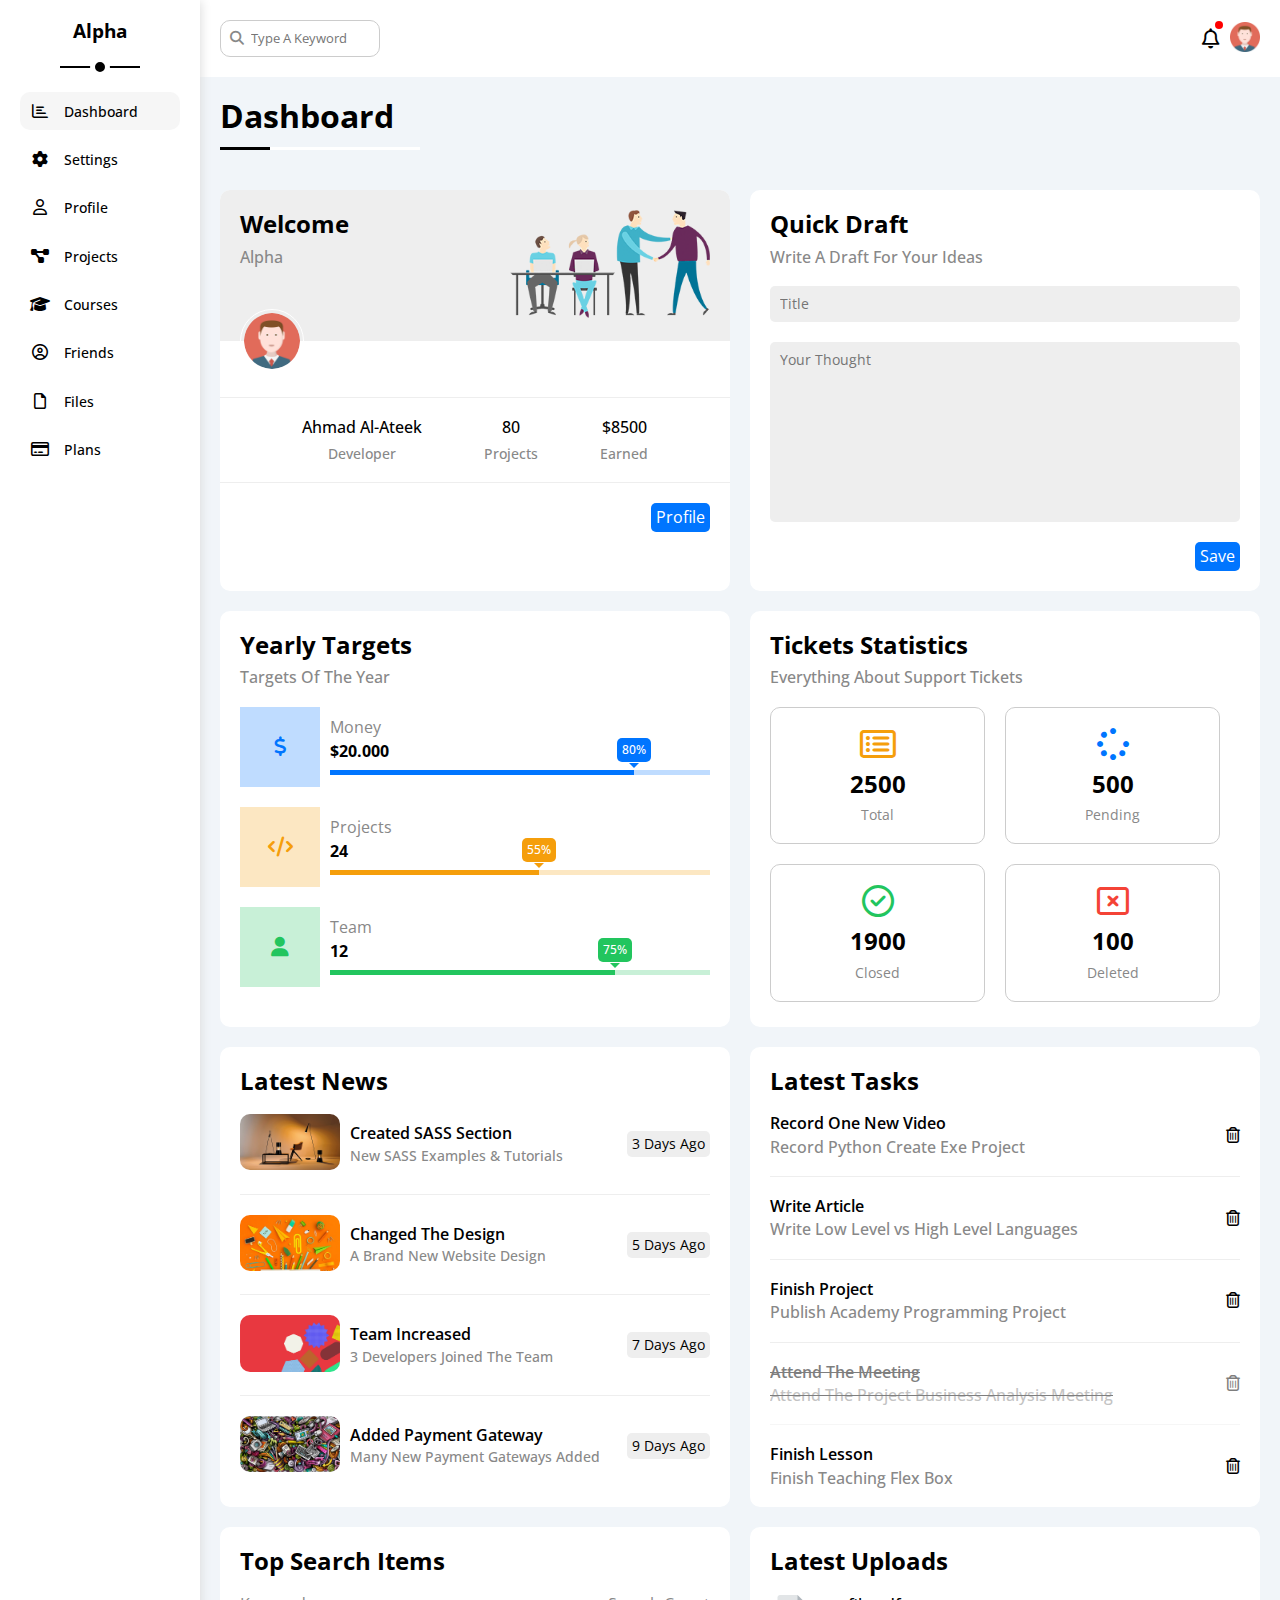
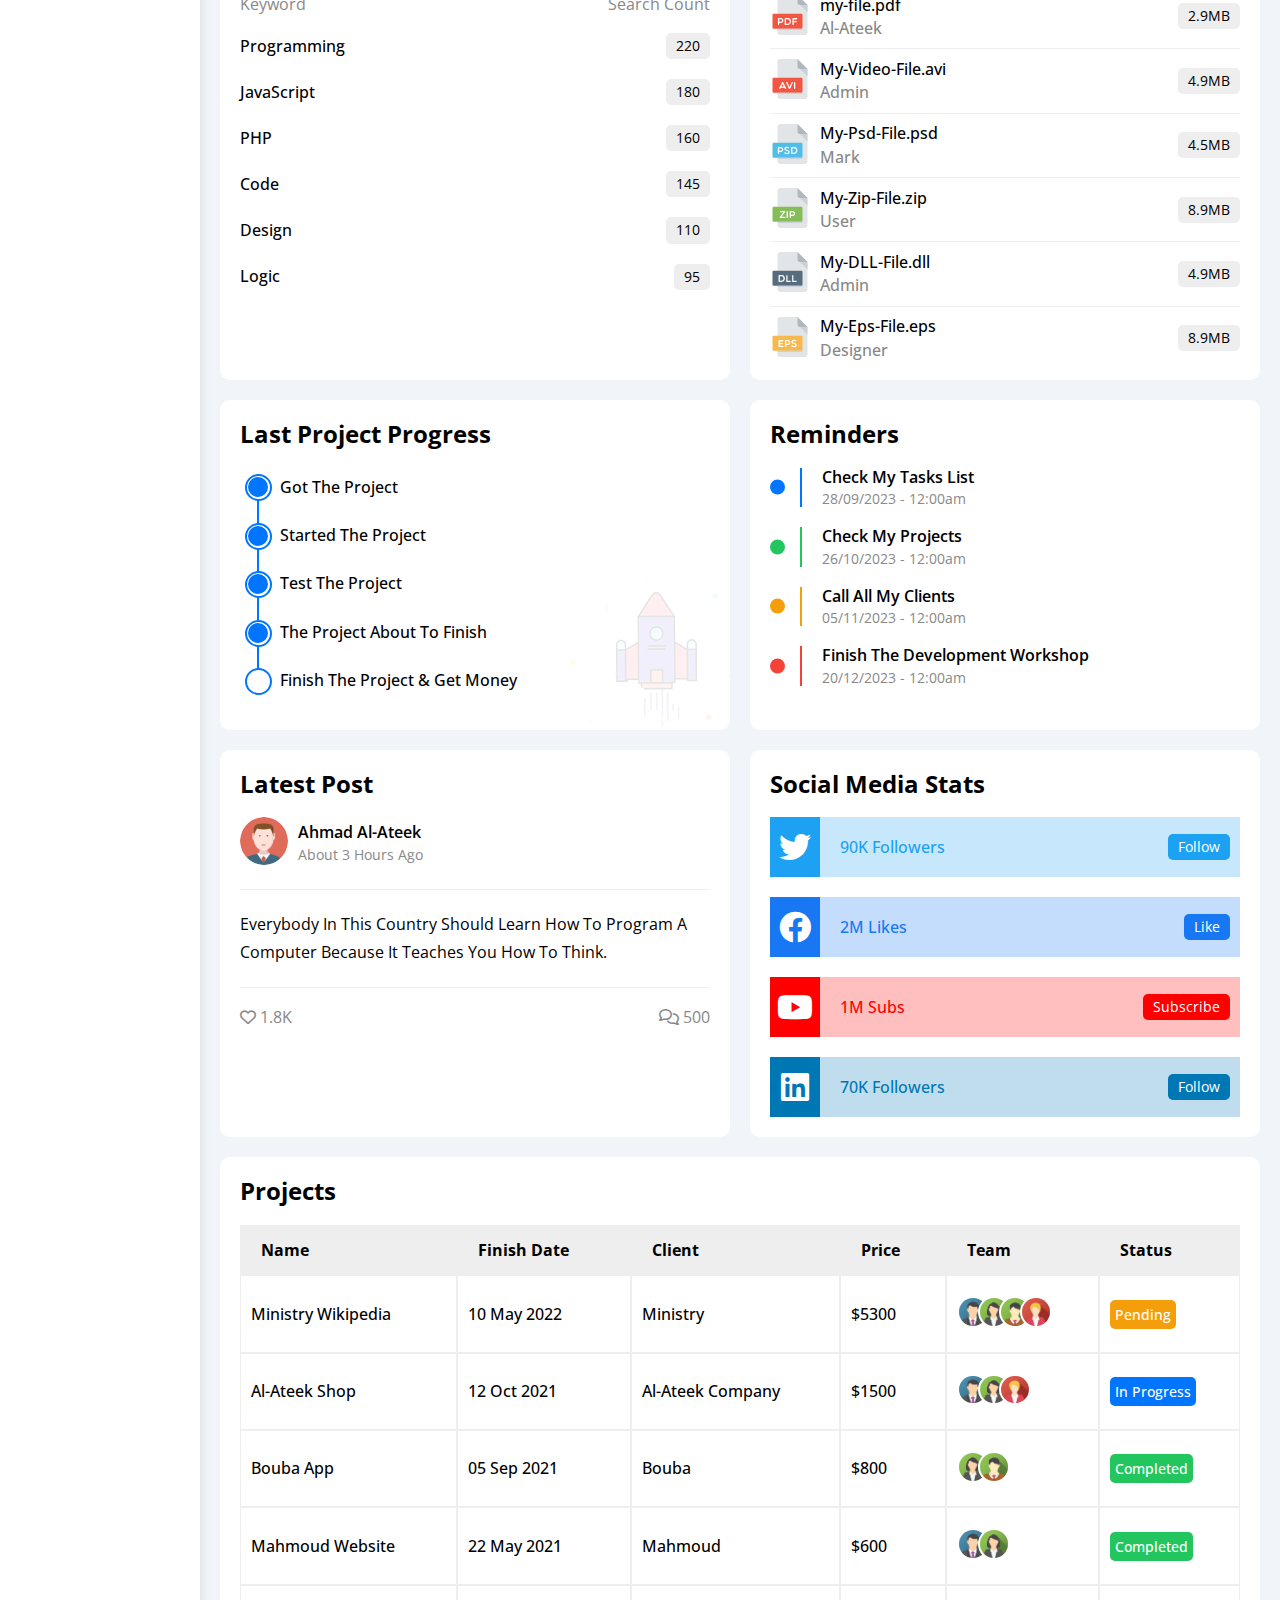
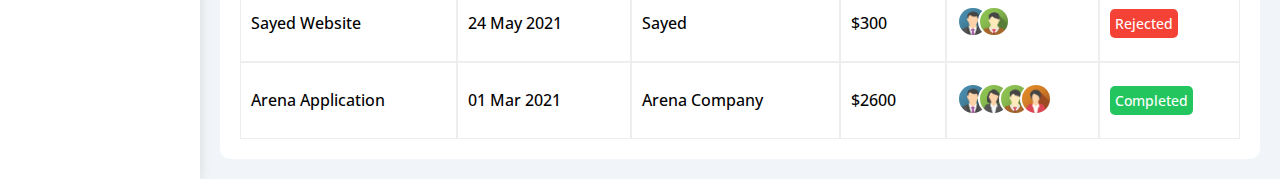
==== commit 7928e9ee: "Upload Settings Page" ====
--- a/index.html
+++ b/index.html
@@ -4,6 +4,9 @@
 <head>
     <meta charset="UTF-8">
     <meta name="viewport" content="width=device-width, initial-scale=1.0">
+    <meta name="keywords" content="HTML, CSS">
+    <meta name="author" content="Ahmad Al-Ateek">
+    <meta name="description" content="Dashboard For Alpha Company">
     <!-- Font Awesome Library -->
     <link rel="stylesheet" href="css/all.min.css" />
     <!-- Normalize.CSS -->
--- a/css/framework.css
+++ b/css/framework.css
@@ -60,6 +60,10 @@
     align-items: center;
 }
 
+.align-end {
+    align-items: flex-end;
+}
+
 .flex-column {
     flex-direction: column;
 }
@@ -132,6 +136,10 @@
 
 .mt-10 {
     margin-top: 10px;
+}
+
+.mt-5 {
+    margin-top: 5px;
 }
 
 .ml-40 {
@@ -145,6 +153,10 @@
 /* Start Font Styling */
 .fs-14 {
     font-size: 14px;
+}
+
+.fs-13 {
+    font-size: 13px;
 }
 
 .fs-12 {
@@ -295,10 +307,71 @@
     width: 100%;
 }
 
-/* End Reset Settings */
-
 .reset-button {
     border: none;
     outline: none;
     cursor: pointer;
+}
+
+/* End Reset Settings */
+/* Start Switch */
+.toggle-checkbox {
+    cursor: pointer;
+    width: 70px;
+    height: 30px;
+    background-color: #ccc;
+    -webkit-appearance: none;
+    appearance: none;
+    border-radius: 30px;
+    -webkit-border-radius: 30px;
+    -moz-border-radius: 30px;
+    -ms-border-radius: 30px;
+    -o-border-radius: 30px;
+    transition: 0.3s;
+    -webkit-transition: 0.3s;
+    -moz-transition: 0.3s;
+    -ms-transition: 0.3s;
+    -o-transition: 0.3s;
+}
+
+.toggle-switch::before {
+    cursor: pointer;
+    font-family: "Font Awesome 6 Free";
+    content: "\f00d";
+    font-weight: 900;
+    color: #ccc;
+    position: absolute;
+    top: 5px;
+    left: 5px;
+    font-size: 16px;
+    background-color: #fff;
+    width: 20px;
+    height: 20px;
+    display: grid;
+    place-content: center;
+    border-radius: 50%;
+    -webkit-border-radius: 50%;
+    -moz-border-radius: 50%;
+    -ms-border-radius: 50%;
+    -o-border-radius: 50%;
+    transition: 0.3s;
+    -webkit-transition: 0.3s;
+    -moz-transition: 0.3s;
+    -ms-transition: 0.3s;
+    -o-transition: 0.3s;
+}
+
+.toggle-checkbox:checked {
+    background-color: var(--blue-color, #0075ff);
+}
+
+.toggle-checkbox:checked+.toggle-switch::before {
+    left: 45px;
+    color: var(--blue-color, #0075ff);
+    content: "\f00c";
+}
+
+/* End Switch */
+.button {
+    cursor: pointer;
 }--- a/css/style.css
+++ b/css/style.css
@@ -26,7 +26,7 @@
   position: absolute;
   bottom: 0px;
   left: 0px;
-  width: 75%;
+  width: 200px;
   height: 3px;
   background-color: #fff;
 }
@@ -36,7 +36,7 @@
   position: absolute;
   bottom: 0px;
   left: 0px;
-  width: 25%;
+  width: 50px;
   height: 3px;
   background-color: #000;
 }
@@ -96,6 +96,10 @@
 @media(max-width: 767px) {
   .dashboard-page .wrapper {
     grid-template-columns: minmax(200px, 1fr);
+  }
+
+  .settings-page .wrapper {
+    grid-template-columns: minmax(100px, 1fr);
   }
 }
 
@@ -719,6 +723,245 @@
 }
 
 /* End Projects */
+/* Start Site Control */
+.site-control textarea {
+  width: 100%;
+  min-height: 150px;
+  resize: none;
+  padding: 10px;
+  border: 1px solid #ccc;
+  outline: none;
+}
+
+.general-info form input {
+  border: 1px solid #ccc;
+  outline: none;
+}
+
+.general-info form input[type="email"] {
+  background-color: rgba(0, 117, 255, 20%);
+  cursor: not-allowed;
+}
+
+.general-info form input[type="submit"] {
+  background-color: transparent;
+  border: none;
+  padding-bottom: 1px;
+  width: fit-content;
+}
+
+/* End Site Control */
+/* Start Social Info */
+.social-info ul li {
+  border: 1px solid #ccc;
+  background-color: #eee;
+}
+
+.social-info ul li i {
+  width: 40px;
+  display: grid;
+  place-content: center;
+  border-right: 1px solid #ccc;
+  height: 40px;
+  transition: var(--main-transition, 0.3s);
+  -webkit-transition: var(--main-transition, 0.3s);
+  -moz-transition: var(--main-transition, 0.3s);
+  -ms-transition: var(--main-transition, 0.3s);
+  -o-transition: var(--main-transition, 0.3s);
+}
+
+.social-info ul li input:focus+i {
+  color: #000;
+}
+
+/* End Social Info */
+/* Start Widgets Control */
+.widgets-control li label {
+  cursor: pointer;
+}
+
+.widgets-control li input {
+  -webkit-appearance: none;
+  appearance: none;
+  cursor: pointer;
+  margin-left: 30px;
+}
+
+.widgets-control li input::before {
+  content: "";
+  position: absolute;
+  width: 16px;
+  height: 16px;
+  top: 50%;
+  left: 0px;
+  border: 2px solid #888;
+  transform: translateY(-50%);
+  -webkit-transform: translateY(-50%);
+  -moz-transform: translateY(-50%);
+  -ms-transform: translateY(-50%);
+  -o-transform: translateY(-50%);
+  border-radius: 5px;
+  -webkit-border-radius: 5px;
+  -moz-border-radius: 5px;
+  -ms-border-radius: 5px;
+  -o-border-radius: 5px;
+  transition: var(--main-transition, 0.3s);
+  -webkit-transition: var(--main-transition, 0.3s);
+  -moz-transition: var(--main-transition, 0.3s);
+  -ms-transition: var(--main-transition, 0.3s);
+  -o-transition: var(--main-transition, 0.3s);
+}
+
+.widgets-control li input:hover::before {
+  border-color: var(--blue-color, #0075ff);
+}
+
+.widgets-control li input::after {
+  content: "\f00c";
+  font-family: var(--fa-style-family-classic);
+  font-weight: 900;
+  width: 20px;
+  height: 20px;
+  background-color: var(--blue-color, #0075ff);
+  color: #fff;
+  display: grid;
+  place-content: center;
+  position: absolute;
+  left: 0px;
+  top: 50%;
+  transform: translateY(-50%) scale(0) rotate(-360deg);
+  -webkit-transform: translateY(-50%) scale(0) rotate(-360deg);
+  -moz-transform: translateY(-50%) scale(0) rotate(-360deg);
+  -ms-transform: translateY(-50%) scale(0) rotate(-360deg);
+  -o-transform: translateY(-50%) scale(0) rotate(-360deg);
+  border-radius: 5px;
+  -webkit-border-radius: 5px;
+  -moz-border-radius: 5px;
+  -ms-border-radius: 5px;
+  -o-border-radius: 5px;
+  transition: var(--main-transition, 0.3s);
+  -webkit-transition: var(--main-transition, 0.3s);
+  -moz-transition: var(--main-transition, 0.3s);
+  -ms-transition: var(--main-transition, 0.3s);
+  -o-transition: var(--main-transition, 0.3s);
+}
+
+.widgets-control li input:checked::after {
+  transform: translateY(-50%) scale(1) rotate(0deg);
+  -webkit-transform: translateY(-50%) scale(1) rotate(0deg);
+  -moz-transform: translateY(-50%) scale(1) rotate(0deg);
+  -ms-transform: translateY(-50%) scale(1) rotate(0deg);
+  -o-transform: translateY(-50%) scale(1) rotate(0deg);
+}
+
+/* End Widgets Control */
+/* Start Backup Manager */
+.backup-manager .time label {
+  cursor: pointer;
+}
+
+.backup-manager .time input {
+  -webkit-appearance: none;
+  appearance: none;
+  margin-left: 30px;
+}
+
+.backup-manager .time input::before {
+  content: "";
+  position: absolute;
+  left: 0px;
+  top: 50%;
+  width: 16px;
+  height: 16px;
+  border: 2px solid #888;
+  transform: translateY(-50%);
+  -webkit-transform: translateY(-50%);
+  -moz-transform: translateY(-50%);
+  -ms-transform: translateY(-50%);
+  -o-transform: translateY(-50%);
+  border-radius: 50%;
+  -webkit-border-radius: 50%;
+  -moz-border-radius: 50%;
+  -ms-border-radius: 50%;
+  -o-border-radius: 50%;
+  cursor: pointer;
+}
+
+.backup-manager .time input::after {
+  content: "";
+  position: absolute;
+  top: 50%;
+  left: 4px;
+  width: 12px;
+  height: 12px;
+  background-color: var(--blue-color, #0075ff);
+  transform: translateY(-50%) scale(0);
+  -webkit-transform: translateY(-50%) scale(0);
+  -moz-transform: translateY(-50%) scale(0);
+  -ms-transform: translateY(-50%) scale(0);
+  -o-transform: translateY(-50%) scale(0);
+  border-radius: 50%;
+  -webkit-border-radius: 50%;
+  -moz-border-radius: 50%;
+  -ms-border-radius: 50%;
+  -o-border-radius: 50%;
+  transition: var(--main-transition, 0.3s);
+  -webkit-transition: var(--main-transition, 0.3s);
+  -moz-transition: var(--main-transition, 0.3s);
+  -ms-transition: var(--main-transition, 0.3s);
+  -o-transition: var(--main-transition, 0.3s);
+  cursor: pointer;
+}
+
+.backup-manager .time input:checked:after {
+  transform: translateY(-50%) scale(1);
+  -webkit-transform: translateY(-50%) scale(1);
+  -moz-transform: translateY(-50%) scale(1);
+  -ms-transform: translateY(-50%) scale(1);
+  -o-transform: translateY(-50%) scale(1);
+}
+
+.backup-manager .size li {
+  width: calc(100% / 3);
+}
+
+.backup-manager .size li div {
+  width: 100%;
+  border: 2px solid #888;
+  text-align: center;
+  padding: 20px;
+  border-radius: 10px;
+  -webkit-border-radius: 10px;
+  -moz-border-radius: 10px;
+  -ms-border-radius: 10px;
+  -o-border-radius: 10px;
+}
+
+.backup-manager .size input {
+  appearance: none;
+}
+
+.backup-manager .size label {
+  cursor: pointer;
+}
+
+
+.backup-manager .size li input:checked+div {
+  border-color: var(--blue-color, #0075ff);
+  color: var(--blue-color, #0075ff);
+}
+
+@media (max-width: 767px) {
+  .backup-manager .size {
+    flex-direction: column;
+  }
+
+  .backup-manager .size li {
+    width: 100%;
+  }
+}
+
+/* End Backup Manager */
 
 /* Start Animations */
 @keyframes in-progress {
